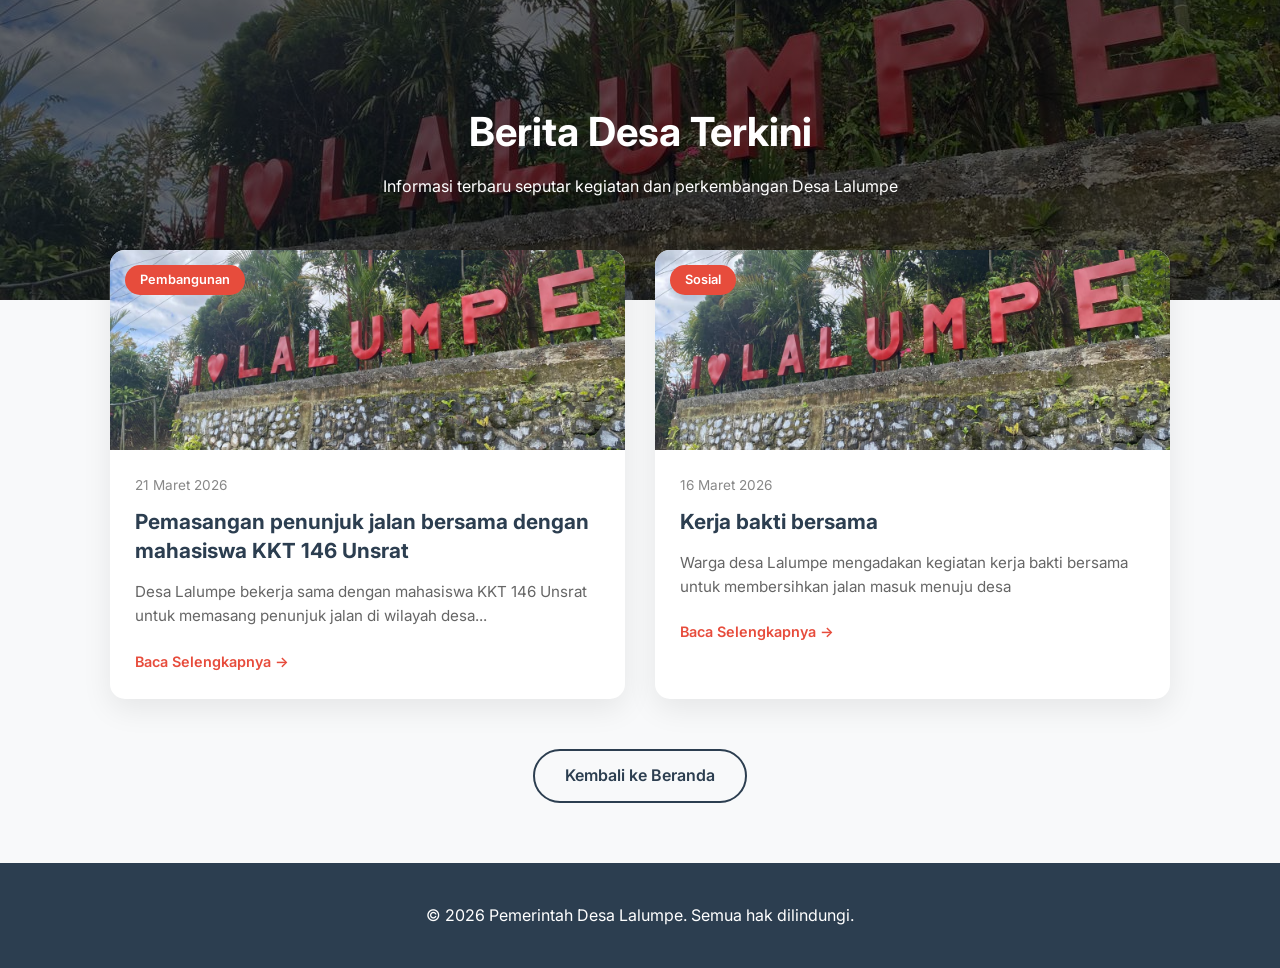
==== beritadesa.html @ 91e0d404 "beritadesa" ====
<!DOCTYPE html>
<html lang="id">
<head>
    <meta charset="UTF-8">
    <meta name="viewport" content="width=device-width, initial-scale=1.0">
    <title>Berita Terkini - Desa Lalumpe</title>
    <link rel="stylesheet" href="beritadesa.css">
    <link href="https://fonts.googleapis.com/css2?family=Inter:wght@300;400;600;700&display=swap" rel="stylesheet">
</head>
<body>

    <section class="hero-small">
        <div class="hero-overlay">
            <h1>Berita Desa Terkini</h1>
            <p>Informasi terbaru seputar kegiatan dan perkembangan Desa Lalumpe</p>
        </div>
    </section>

    <main class="container">
        <div class="news-grid">
            <article class="news-card">
                <div class="news-img-wrapper">
                    <img src="img/lalumpe1.jpg" alt="Kegiatan Desa">
                    <span class="category">Pembangunan</span>
                </div>
                <div class="news-body">
                    <span class="date">21 Maret 2026</span>
                    <h3>Pemasangan penunjuk jalan bersama dengan mahasiswa KKT 146 Unsrat</h3>
                    <p>Desa Lalumpe bekerja sama dengan mahasiswa KKT 146 Unsrat untuk memasang penunjuk jalan di wilayah desa...</p>
                    <a href="#" class="read-more">Baca Selengkapnya →</a>
                </div>
            </article>

            <article class="news-card">
                <div class="news-img-wrapper">
                    <img src="img/lalumpe2.jpg" alt="Rapat Desa">
                    <span class="category">Sosial</span>
                </div>
                <div class="news-body">
                    <span class="date">16 Maret 2026</span>
                    <h3>Kerja bakti bersama</h3>
                    <p>Warga desa Lalumpe mengadakan kegiatan kerja bakti bersama untuk membersihkan jalan masuk menuju desa </p>
                    <a href="#" class="read-more">Baca Selengkapnya →</a>
                </div>
            </article>
        </div>
        
        <div class="back-home">
            <a href="index.html" class="btn-outline">Kembali ke Beranda</a>
        </div>
    </main>

    <footer>
        <p>&copy; 2026 Pemerintah Desa Lalumpe. Semua hak dilindungi.</p>
    </footer>

</body>
</html>
---- beritadesa.css ----
/* Reset & Base Styles */
* {
    margin: 0;
    padding: 0;
    box-sizing: border-box;
}

body {
    font-family: 'Inter', sans-serif;
    line-height: 1.6;
    background-color: #f8f9fa;
    color: #333;
}

/* Header Styles */
header {
    background: #fff;
    padding: 15px 8%;
    display: flex;
    justify-content: space-between;
    align-items: center;
    box-shadow: 0 2px 10px rgba(0,0,0,0.05);
    position: sticky;
    top: 0;
    z-index: 1000;
}

.logo {
    font-size: 1.5rem;
    font-weight: 700;
    color: #2c3e50;
}

header nav ul {
    display: flex;
    list-style: none;
}

header nav ul li {
    margin-left: 25px;
}

header nav ul li a {
    text-decoration: none;
    color: #555;
    font-weight: 500;
    transition: 0.3s;
}

header nav ul li a.active, 
header nav ul li a:hover {
    color: #e74c3c;
}

/* Hero Section */
.hero-small {
    background: linear-gradient(rgba(0,0,0,0.6), rgba(0,0,0,0.6)), url('img/lalumpe1.jpg') center/cover;
    height: 300px;
    display: flex;
    align-items: center;
    justify-content: center;
    text-align: center;
    color: white;
}

.hero-small h1 {
    font-size: 2.5rem;
    margin-bottom: 10px;
}

/* News Grid */
.container {
    max-width: 1100px;
    margin: -50px auto 60px; /* Membuat konten sedikit naik menimpa hero */
    padding: 0 20px;
    position: relative;
    z-index: 5;
}

.news-grid {
    display: grid;
    grid-template-columns: repeat(auto-fit, minmax(320px, 1fr));
    gap: 30px;
}

/* News Card */
.news-card {
    background: #fff;
    border-radius: 15px;
    overflow: hidden;
    box-shadow: 0 10px 30px rgba(0,0,0,0.08);
    transition: transform 0.3s ease;
}

.news-card:hover {
    transform: translateY(-10px);
}

.news-img-wrapper {
    position: relative;
    height: 200px;
}

.news-img-wrapper img {
    width: 100%;
    height: 100%;
    object-fit: cover;
}

.category {
    position: absolute;
    top: 15px;
    left: 15px;
    background: #e74c3c;
    color: white;
    padding: 5px 15px;
    font-size: 0.8rem;
    border-radius: 20px;
    font-weight: 600;
}

.news-body {
    padding: 25px;
}

.date {
    font-size: 0.85rem;
    color: #888;
    display: block;
    margin-bottom: 10px;
}

.news-body h3 {
    margin-bottom: 15px;
    color: #2c3e50;
    font-size: 1.3rem;
    line-height: 1.4;
}

.news-body p {
    color: #666;
    font-size: 0.95rem;
    margin-bottom: 20px;
}

.read-more {
    color: #e74c3c;
    text-decoration: none;
    font-weight: 600;
    font-size: 0.9rem;
}

/* Buttons */
.back-home {
    text-align: center;
    margin-top: 50px;
}

.btn-outline {
    display: inline-block;
    padding: 12px 30px;
    border: 2px solid #2c3e50;
    color: #2c3e50;
    text-decoration: none;
    border-radius: 50px;
    font-weight: 600;
    transition: 0.3s;
}

.btn-outline:hover {
    background: #2c3e50;
    color: white;
}

/* Footer */
footer {
    background: #2c3e50;
    color: white;
    text-align: center;
    padding: 40px 0;
}

/* Mobile Responsive */
@media (max-width: 768px) {
    header {
        flex-direction: column;
        gap: 15px;
    }
    header nav ul li {
        margin: 0 10px;
    }
    .hero-small h1 {
        font-size: 1.8rem;
    }
}
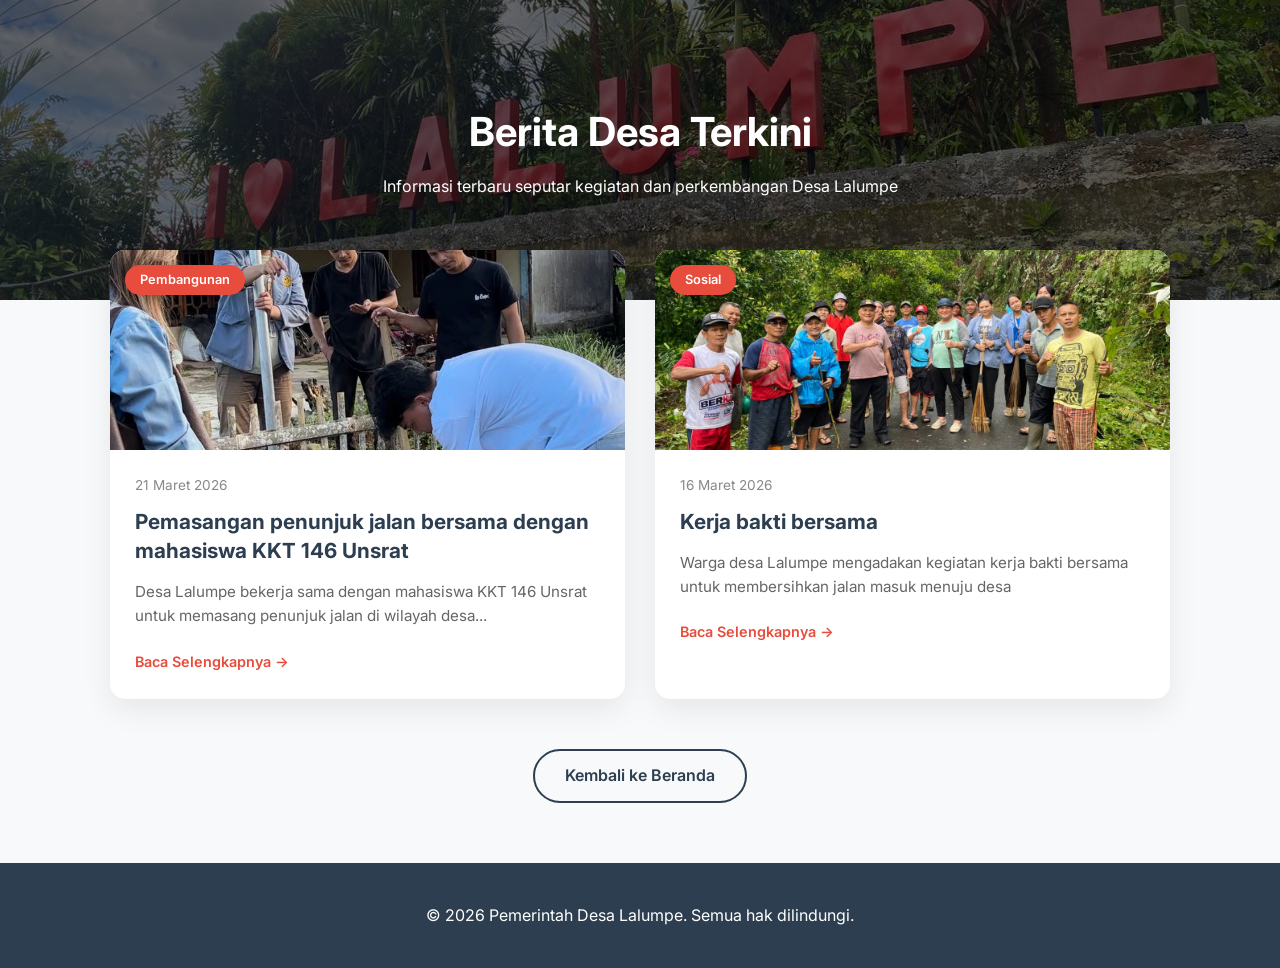
==== commit 99498bd5: "updateNews" ====
--- a/beritadesa.html
+++ b/beritadesa.html
@@ -20,27 +20,27 @@
         <div class="news-grid">
             <article class="news-card">
                 <div class="news-img-wrapper">
-                    <img src="img/lalumpe1.jpg" alt="Kegiatan Desa">
+                    <img src="img/pj.jpg" alt="Kegiatan Desa">
                     <span class="category">Pembangunan</span>
                 </div>
                 <div class="news-body">
                     <span class="date">21 Maret 2026</span>
                     <h3>Pemasangan penunjuk jalan bersama dengan mahasiswa KKT 146 Unsrat</h3>
                     <p>Desa Lalumpe bekerja sama dengan mahasiswa KKT 146 Unsrat untuk memasang penunjuk jalan di wilayah desa...</p>
-                    <a href="#" class="read-more">Baca Selengkapnya →</a>
+                    <a href="berita1.html" class="read-more">Baca Selengkapnya →</a>
                 </div>
             </article>
 
             <article class="news-card">
                 <div class="news-img-wrapper">
-                    <img src="img/lalumpe2.jpg" alt="Rapat Desa">
+                    <img src="img/kerjabakti2.jpg   " alt="Rapat Desa">
                     <span class="category">Sosial</span>
                 </div>
                 <div class="news-body">
                     <span class="date">16 Maret 2026</span>
                     <h3>Kerja bakti bersama</h3>
                     <p>Warga desa Lalumpe mengadakan kegiatan kerja bakti bersama untuk membersihkan jalan masuk menuju desa </p>
-                    <a href="#" class="read-more">Baca Selengkapnya →</a>
+                    <a href="berita2.html" class="read-more">Baca Selengkapnya →</a>
                 </div>
             </article>
         </div>
